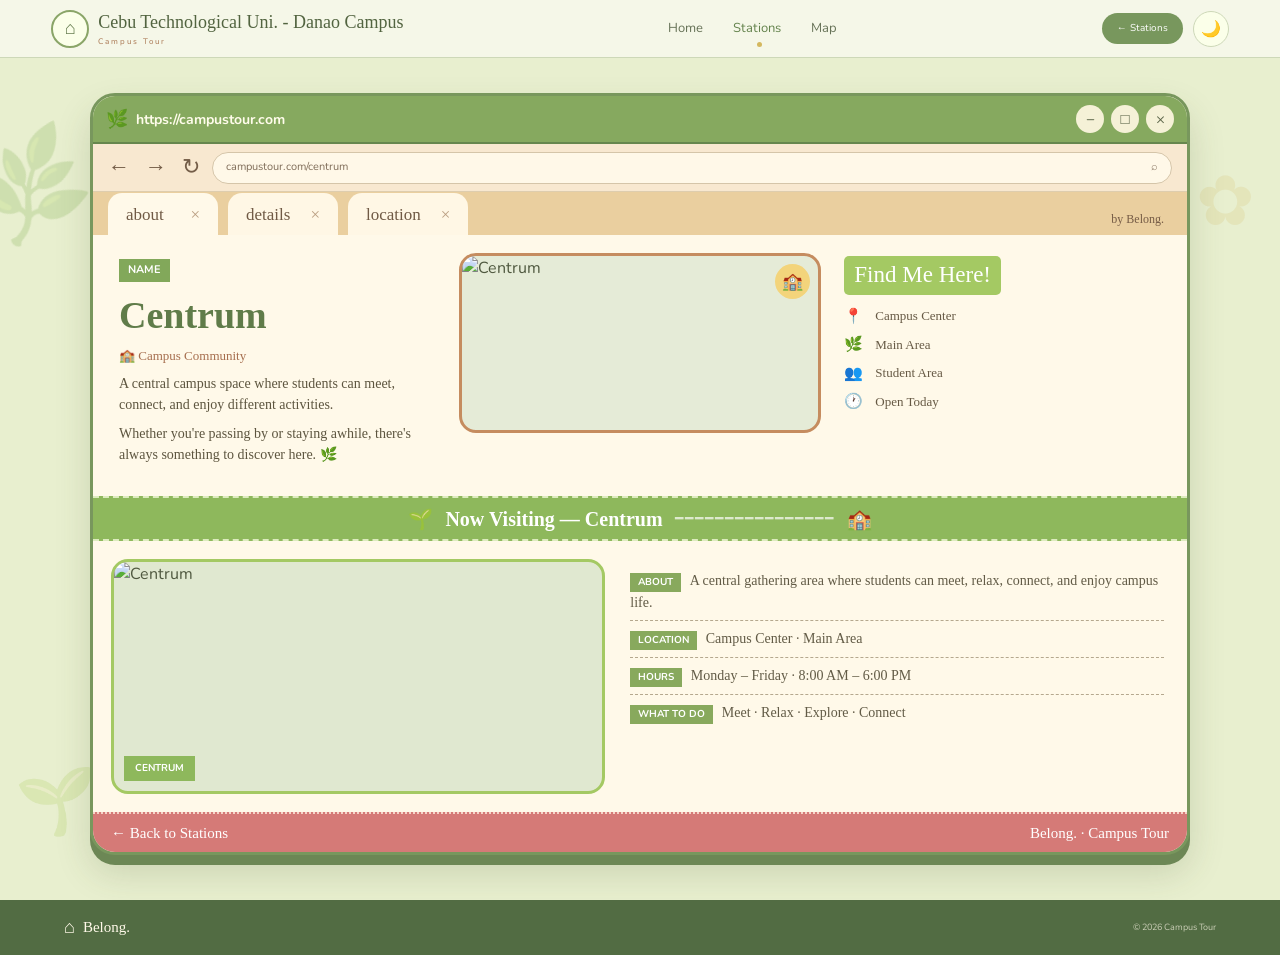
==== centrum.html @ 5ce09392 "Add files via upload" ====
<!DOCTYPE html>
<html lang="en">

<head>
<meta charset="UTF-8">
<meta name="viewport" content="width=device-width, initial-scale=1.0">

<title>Centrum | Campus Tour</title>

<link rel="stylesheet" href="station.css">

<link rel="preconnect" href="https://fonts.googleapis.com">
<link rel="preconnect" href="https://fonts.gstatic.com" crossorigin>

<link href="https://fonts.googleapis.com/css2?family=Nunito:wght@400;500;600;700&display=swap" rel="stylesheet">

</head>

<body>

<header>
<nav class="navbar">

<a href="index.html" class="logo">
<span class="logo-icon">⌂</span>
<div>
<h2>Cebu Technological Uni. - Danao Campus</h2>
<small>Campus Tour</small>
</div>
</a>

<div class="nav-links">
<a href="index.html">Home</a>
<a href="index.html#stations" class="active">Stations</a>
<a href="index.html#map">Map</a>
</div>

<div class="nav-right">
<a href="index.html#stations" class="back-button">← Stations</a>
<button id="darkModeBtn" class="dark-mode-btn">🌙</button>
</div>

</nav>
</header>

<div class="page-decor decor-one">🌿</div>
<div class="page-decor decor-two">✿</div>
<div class="page-decor decor-three">🌱</div>

<main class="browser-window">

<div class="browser-top">

<div class="browser-left">
<span class="browser-leaf">🌿</span>
<strong>https://campustour.com</strong>
</div>

<div class="browser-controls">
<button>−</button>
<button>□</button>
<button>×</button>
</div>

</div>

<div class="browser-navigation">

<div class="browser-arrows">
<span>←</span>
<span>→</span>
<span>↻</span>
</div>

<div class="address-bar">
<span>campustour.com/centrum</span>
<span>⌕</span>
</div>

</div>

<div class="browser-tabs">

<div class="tab active-tab">
about
<span>×</span>
</div>

<div class="tab">
details
<span>×</span>
</div>

<div class="tab">
location
<span>×</span>
</div>

<div class="browser-credit">by Belong.</div>

</div>

<section class="station-top">

<div class="station-intro">

<div class="intro-name">NAME</div>

<h1>Centrum</h1>

<p class="intro-small">🏫 Campus Community</p>

<p>
A central campus space where
students can meet, connect, and
enjoy different activities.
</p>

<p>
Whether you're passing by or
staying awhile, there's always
something to discover here. 🌿
</p>

</div>

<div class="station-main-image">

<img src="images/centrum.GIF" alt="Centrum">

<div class="image-sticker">🏫</div>

</div>

<div class="find-section">

<h2>Find Me Here!</h2>

<a href="#map">
<span>📍</span>
Campus Center
</a>

<a href="#map">
<span>🌿</span>
Main Area
</a>

<a href="#map">
<span>👥</span>
Student Area
</a>

<a href="#hours">
<span>🕐</span>
Open Today
</a>

</div>

</section>

<div class="visiting-bar">

<span>🌱</span>

<strong>Now Visiting — Centrum</strong>

<span class="visiting-line">━━━━━━━━━━━━━━━━</span>

<span>🏫</span>

</div>

<section class="station-details">

<div class="detail-image">

<img src="images/centrum.JPG" alt="Centrum">

<div class="image-label">CENTRUM</div>

</div>

<div class="detail-info">

<div class="detail-item">

<span class="detail-title">ABOUT</span>

<p>
A central gathering area where
students can meet, relax, connect,
and enjoy campus life.
</p>

</div>

<div class="detail-item">

<span class="detail-title">LOCATION</span>

<p>
Campus Center · Main Area
</p>

</div>

<div class="detail-item" id="hours">

<span class="detail-title">HOURS</span>

<p>
Monday – Friday · 8:00 AM – 6:00 PM
</p>

</div>

<div class="detail-item">

<span class="detail-title">WHAT TO DO</span>

<p>
Meet · Relax · Explore · Connect
</p>

</div>

</div>

</section>

<div class="browser-bottom">

<a href="index.html#stations">
← Back to Stations
</a>

<span>Belong. · Campus Tour</span>

</div>

</main>

<footer>

<div class="footer-logo">
<span>⌂</span>
<strong>Belong.</strong>
</div>

<p>© 2026 Campus Tour</p>

</footer>

<script src="script.js"></script>

</body>
</html>
---- station.css ----
* {
margin:0;
padding:0;
box-sizing:border-box;
}

html {
scroll-behavior:smooth;
}

body {
font-family:"Nunito",Arial,sans-serif;
background:#E8EFCF;
color:#4F583F;
line-height:1.5;
transition:.3s;
min-height:100vh;
}

a {
text-decoration:none;
color:inherit;
}

img {
width:100%;
display:block;
}

button {
font-family:inherit;
cursor:pointer;
}


/* HEADER */

header {
height:58px;
background:#F5F7E8;
border-bottom:1px solid #CDD8B8;
position:relative;
z-index:20;
}

.navbar {
width:92%;
max-width:1380px;
height:100%;
margin:auto;
display:flex;
align-items:center;
justify-content:space-between;
gap:20px;
}

.logo {
display:flex;
align-items:center;
gap:9px;
}

.logo-icon {
width:38px;
height:38px;
border:2px solid #8AA568;
border-radius:50%;
display:flex;
align-items:center;
justify-content:center;
font-size:18px;
color:#61794B;
background:#FBFFE9;
}

.logo h2 {
font-family:Georgia,serif;
font-size:18px;
font-weight:normal;
color:#526440;
}

.logo small {
display:block;
font-size:8px;
letter-spacing:2px;
color:#A87550;
}

.nav-links {
display:flex;
gap:30px;
}

.nav-links a {
font-size:13px;
color:#667257;
position:relative;
transition:.25s;
}

.nav-links a:hover,
.nav-links a.active {
color:#63824C;
}

.nav-links a.active:after {
content:"";
position:absolute;
width:5px;
height:5px;
background:#D4B85F;
border-radius:50%;
bottom:-9px;
left:50%;
}

.nav-right {
display:flex;
align-items:center;
gap:10px;
}

.back-button {
background:#78975D;
color:white;
padding:8px 15px;
border-radius:20px;
font-size:10px;
transition:.25s;
}

.back-button:hover {
background:#B47D57;
transform:translateY(-2px);
}

.dark-mode-btn {
width:36px;
height:36px;
border:1px solid #CDD8B8;
border-radius:50%;
background:#FBFFE9;
font-size:16px;
transition:.25s;
}

.dark-mode-btn:hover {
transform:scale(1.08);
}


/* PAGE DECOR */

.page-decor {
position:fixed;
font-size:90px;
opacity:.18;
z-index:-1;
pointer-events:none;
}

.decor-one {
left:-25px;
top:120px;
transform:rotate(-25deg);
}

.decor-two {
right:25px;
top:150px;
color:#D4B85F;
font-size:70px;
}

.decor-three {
left:15px;
bottom:50px;
font-size:65px;
}


/* BROWSER WINDOW */

.browser-window {
width:88%;
max-width:1100px;
margin:35px auto 45px;
background:#FFF9E9;
border:3px solid #78975D;
border-radius:25px;
overflow:hidden;
box-shadow:
0 10px 0 #6C8755,
0 18px 35px rgba(68,82,47,.18);
}


/* BROWSER TOP */

.browser-top {
height:48px;
background:#86A95F;
display:flex;
align-items:center;
justify-content:space-between;
padding:0 13px;
border-bottom:2px solid #66864D;
}

.browser-left {
display:flex;
align-items:center;
gap:8px;
color:#FFFCEB;
font-size:14px;
}

.browser-leaf {
font-size:18px;
}

.browser-controls {
display:flex;
gap:7px;
}

.browser-controls button {
width:28px;
height:28px;
border:none;
border-radius:50%;
background:#F5F1D7;
color:#596347;
font-size:15px;
}


/* BROWSER NAVIGATION */

.browser-navigation {
height:48px;
background:#F8E8D0;
display:flex;
align-items:center;
gap:12px;
padding:7px 15px;
border-bottom:1px solid #DECDAE;
}

.browser-arrows {
display:flex;
gap:15px;
font-size:22px;
color:#745D48;
}

.address-bar {
height:32px;
flex:1;
background:#FFF8E8;
border:1px solid #D5C5A9;
border-radius:18px;
display:flex;
align-items:center;
justify-content:space-between;
padding:0 13px;
font-size:11px;
color:#806E5A;
}


/* TABS */

.browser-tabs {
height:43px;
background:#EACF9F;
display:flex;
align-items:end;
padding:0 15px;
gap:10px;
position:relative;
}

.tab {
background:#FFF7E5;
border-radius:14px 14px 0 0;
padding:9px 18px 8px;
font-family:"Caveat",cursive;
font-size:17px;
color:#705A45;
display:flex;
gap:20px;
min-width:110px;
justify-content:space-between;
}

.tab span:last-child {
color:#B99D80;
}

.active-tab {
background:#FFF9E9;
}

.browser-credit {
margin-left:auto;
font-family:"Caveat",cursive;
font-size:12px;
color:#765C46;
padding:0 8px 7px;
}


/* TOP STATION */

.station-top {
display:grid;
grid-template-columns:1fr 1.1fr 1fr;
gap:18px;
padding:18px;
background:#FFF9E9;
}


/* INTRO */

.station-intro {
padding:5px 8px;
font-family:"Comic Sans MS",cursive;
font-size:14px;
color:#5D553F;
}

.intro-name {
display:inline-block;
background:#82A85A;
color:white;
font-family:"Nunito",sans-serif;
font-size:11px;
font-weight:bold;
padding:3px 9px;
margin-bottom:5px;
}

.station-intro h1 {
font-family:"Caveat",cursive;
font-size:38px;
font-weight:600;
color:#607C49;
margin-bottom:2px;
}

.intro-small {
font-family:"Comic Sans MS",cursive;
color:#A66E4E;
font-size:13px;
margin-bottom:8px;
}

.station-intro p {
margin-bottom:8px;
}


/* MAIN IMAGE */

.station-main-image {
height:180px;
border:3px solid #C58C5F;
border-radius:17px;
overflow:hidden;
position:relative;
background:#E5EBD7;
}

.station-main-image img {
height:100%;
object-fit:cover;
}

.image-sticker {
position:absolute;
right:8px;
top:8px;
width:35px;
height:35px;
border-radius:50%;
background:#F3D47B;
display:flex;
align-items:center;
justify-content:center;
font-size:17px;
}


/* FIND ME */

.find-section {
padding:3px 5px;
font-family:"Comic Sans MS",cursive;
}

.find-section h2 {
display:inline-block;
background:#A4C963;
color:white;
font-family:"Caveat",cursive;
font-size:23px;
font-weight:500;
padding:2px 10px;
border-radius:5px;
margin-bottom:7px;
}

.find-section a {
display:flex;
align-items:center;
gap:9px;
font-family:"Comic Sans MS",cursive;
font-size:13px;
padding:3px 0;
color:#665944;
transition:.2s;
}

.find-section a:hover {
color:#78975D;
transform:translateX(3px);
}

.find-section a span {
font-size:15px;
width:22px;
}


/* VISITING BAR */

.visiting-bar {
height:45px;
background:#8EB85C;
border-top:2px dashed #DDEBBE;
border-bottom:2px dashed #DDEBBE;
display:flex;
align-items:center;
justify-content:center;
gap:12px;
color:white;
font-family:"Caveat",cursive;
font-size:20px;
}

.visiting-line {
opacity:.7;
font-size:14px;
letter-spacing:2px;
}


/* DETAILS */

.station-details {
display:grid;
grid-template-columns:1fr 1.1fr;
gap:20px;
padding:18px;
background:#FFF9E9;
}

.detail-image {
height:235px;
border:3px solid #A4C963;
border-radius:17px;
overflow:hidden;
position:relative;
background:#E0E8D0;
}

.detail-image img {
height:100%;
object-fit:cover;
}

.image-label {
position:absolute;
left:10px;
bottom:10px;
background:#8EB85C;
color:white;
padding:5px 11px;
font-family:"Nunito",sans-serif;
font-size:10px;
font-weight:bold;
}


/* DETAIL TEXT */

.detail-info {
padding:4px 5px;
font-family:"Comic Sans MS",cursive;
font-size:14px;
color:#625B46;
}

.detail-item {
padding:7px 0;
border-bottom:1px dashed #B5A88E;
}

.detail-item:last-child {
border-bottom:none;
}

.detail-title {
display:inline-block;
background:#88A95D;
color:white;
font-family:"Nunito",sans-serif;
font-size:10px;
font-weight:bold;
padding:2px 8px;
margin-right:5px;
}

.detail-item p {
display:inline;
}


/* BOTTOM BAR */

.browser-bottom {
height:40px;
background:#D57A77;
border-top:2px dotted #F5D4C9;
display:flex;
align-items:center;
justify-content:space-between;
padding:0 18px;
color:white;
font-family:"Caveat",cursive;
font-size:15px;
}

.browser-bottom a:hover {
text-decoration:underline;
}


/* FOOTER */

footer {
height:55px;
padding:0 5%;
background:#526C43;
color:#FFF9E9;
display:flex;
align-items:center;
justify-content:space-between;
}

.footer-logo {
display:flex;
align-items:center;
gap:8px;
}

.footer-logo span {
font-size:18px;
}

.footer-logo strong {
font-family:Georgia,serif;
font-weight:normal;
font-size:15px;
}

footer p {
font-size:9px;
opacity:.7;
}


/* DARK MODE */

body.dark-mode {
background:#2B211C;
color:#F5E9D8;
}

body.dark-mode header {
background:#2B211C;
border-color:#4A382D;
}

body.dark-mode .logo-icon,
body.dark-mode .dark-mode-btn {
background:#3A2B23;
border-color:#60483A;
color:#E8B96A;
}

body.dark-mode .logo h2,
body.dark-mode .nav-links a {
color:#F0DFCA;
}

body.dark-mode .nav-links a:hover,
body.dark-mode .nav-links a.active {
color:#DDA65C;
}

body.dark-mode .nav-links a.active:after {
background:#DDA65C;
}

body.dark-mode .back-button {
background:#8C5A3C;
}

body.dark-mode .back-button:hover {
background:#B8754F;
}


/* DARK BROWSER */

body.dark-mode .browser-window {
background:#35271F;
border-color:#8C5A3C;
box-shadow:
0 10px 0 #5A3828,
0 18px 35px rgba(0,0,0,.35);
}

body.dark-mode .browser-top {
background:#68452F;
border-color:#4D3224;
}

body.dark-mode .browser-controls button {
background:#E5C88C;
color:#4A3022;
}

body.dark-mode .browser-navigation {
background:#4A3327;
border-color:#604334;
}

body.dark-mode .browser-arrows {
color:#E8D6C3;
}

body.dark-mode .address-bar {
background:#35271F;
border-color:#72513D;
color:#DCC6B2;
}

body.dark-mode .browser-tabs {
background:#704936;
}

body.dark-mode .tab {
background:#3B2B22;
color:#E8D6C3;
}

body.dark-mode .active-tab {
background:#35271F;
}

body.dark-mode .browser-credit {
color:#F0D4AE;
}


/* DARK CONTENT */

body.dark-mode .station-top,
body.dark-mode .station-details {
background:#35271F;
}

body.dark-mode .station-intro {
color:#D8C6B4;
}

body.dark-mode .station-intro h1 {
color:#E5B86C;
}

body.dark-mode .intro-small {
color:#D99A65;
}

body.dark-mode .station-main-image {
border-color:#9C6848;
}

body.dark-mode .find-section h2 {
background:#8FAE5C;
}

body.dark-mode .find-section a {
color:#D9C7B6;
}

body.dark-mode .find-section a:hover {
color:#E2B46B;
}

body.dark-mode .visiting-bar {
background:#7C914B;
border-color:#B9C984;
}

body.dark-mode .detail-image {
border-color:#8FAE5C;
}

body.dark-mode .detail-info {
color:#D9C7B6;
}

body.dark-mode .detail-item {
border-color:#665043;
}

body.dark-mode .detail-title {
background:#7E9B51;
}

body.dark-mode .browser-bottom {
background:#824B45;
border-color:#C08B79;
}

body.dark-mode footer {
background:#211814;
color:#F5E9D8;
}


/* TABLET */

@media(max-width:850px) {

.station-top {
grid-template-columns:1fr 1fr;
}

.station-intro {
grid-column:1;
}

.station-main-image {
grid-column:2;
}

.find-section {
grid-column:1/-1;
display:grid;
grid-template-columns:repeat(4,1fr);
gap:5px;
}

.find-section h2 {
grid-column:1/-1;
width:max-content;
}

}


/* MOBILE */

@media(max-width:600px) {

header {
height:auto;
padding:10px 0;
}

.navbar {
flex-wrap:wrap;
}

.nav-links {
order:3;
width:100%;
justify-content:center;
gap:18px;
}

.nav-links a {
font-size:10px;
}

.back-button {
font-size:9px;
padding:7px 11px;
}

.browser-window {
width:94%;
margin:20px auto 35px;
border-radius:18px;
box-shadow:
0 7px 0 #6C8755,
0 12px 25px rgba(68,82,47,.18);
}

.browser-top {
height:40px;
}

.browser-left strong {
font-size:10px;
}

.browser-controls button {
width:23px;
height:23px;
font-size:12px;
}

.browser-navigation {
height:42px;
padding:6px 9px;
}

.browser-arrows {
font-size:17px;
gap:9px;
}

.address-bar {
font-size:9px;
height:28px;
}

.browser-tabs {
height:38px;
gap:5px;
padding:0 8px;
}

.tab {
font-size:14px;
min-width:70px;
padding:7px 9px 6px;
gap:8px;
}

.browser-credit {
font-size:9px;
}

.station-top {
grid-template-columns:1fr;
padding:12px;
gap:12px;
}

.station-intro {
grid-column:auto;
font-size:13px;
}

.station-intro h1 {
font-size:34px;
}

.intro-small {
font-size:12px;
}

.station-main-image {
grid-column:auto;
height:210px;
}

.find-section {
grid-column:auto;
display:block;
}

.find-section h2 {
font-size:21px;
}

.find-section a {
font-size:12px;
}

.visiting-bar {
height:40px;
font-size:16px;
gap:7px;
}

.visiting-line {
display:none;
}

.station-details {
grid-template-columns:1fr;
padding:12px;
gap:14px;
}

.detail-image {
height:210px;
}

.detail-info {
font-size:13px;
}

.browser-bottom {
height:38px;
font-size:13px;
padding:0 12px;
}

footer {
height:auto;
padding:15px 5%;
}

}


/* SMALL MOBILE */

@media(max-width:420px) {

.logo h2 {
font-size:15px;
}

.logo small {
font-size:7px;
}

.nav-links {
justify-content:flex-start;
overflow-x:auto;
}

.dark-mode-btn {
width:33px;
height:33px;
}

.browser-window {
width:95%;
}

.browser-left strong {
display:none;
}

.station-main-image {
height:180px;
}

.detail-image {
height:180px;
}

.find-section a {
font-size:11px;
}

.detail-info {
font-size:12px;
}

}
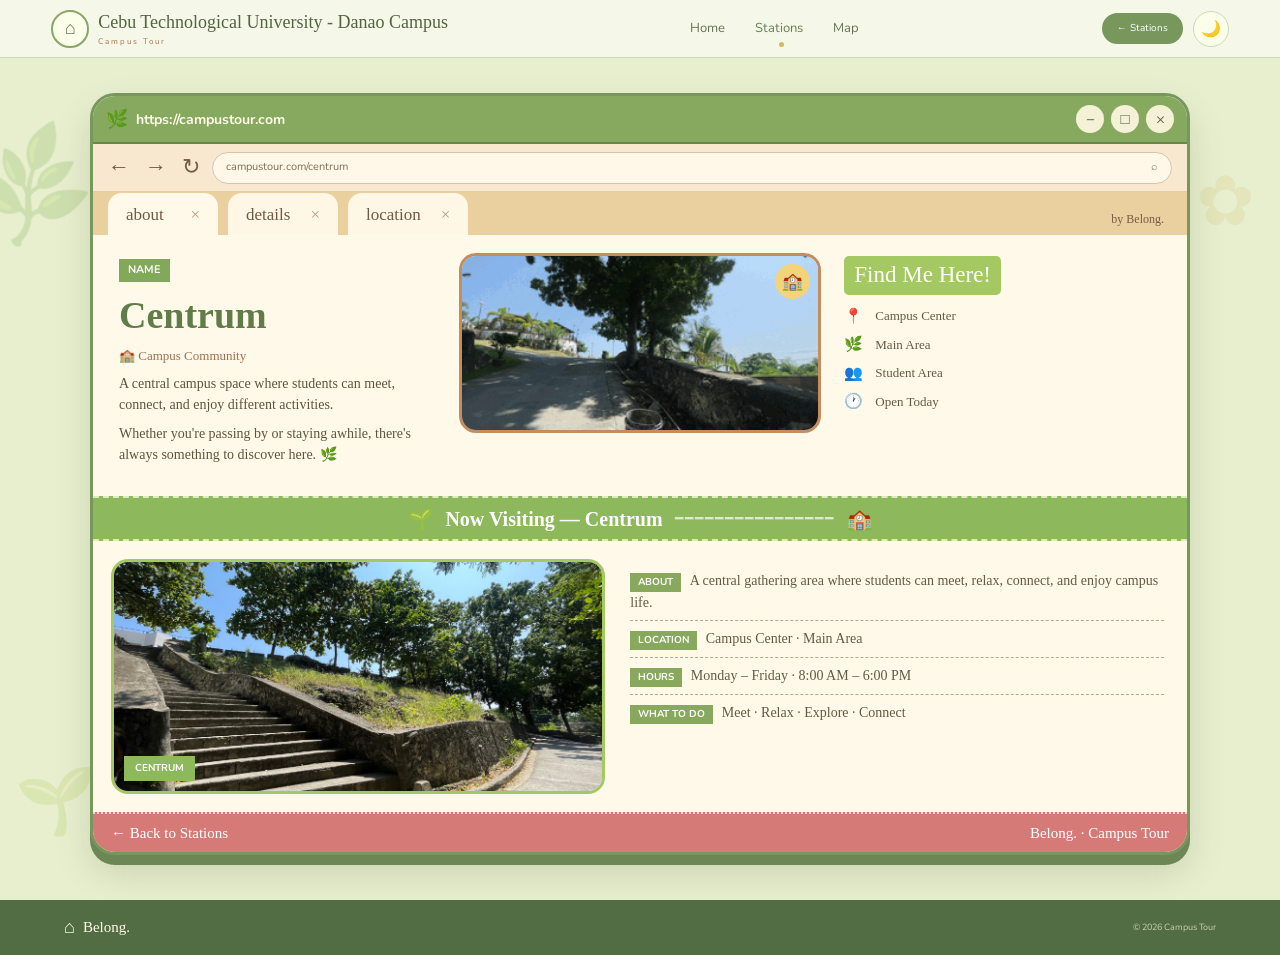
==== commit 60482cc2: "Update centrum.html" ====
--- a/centrum.html
+++ b/centrum.html
@@ -24,7 +24,7 @@
 <a href="index.html" class="logo">
 <span class="logo-icon">⌂</span>
 <div>
-<h2>Cebu Technological Uni. - Danao Campus</h2>
+<h2>Cebu Technological University - Danao Campus</h2>
 <small>Campus Tour</small>
 </div>
 </a>
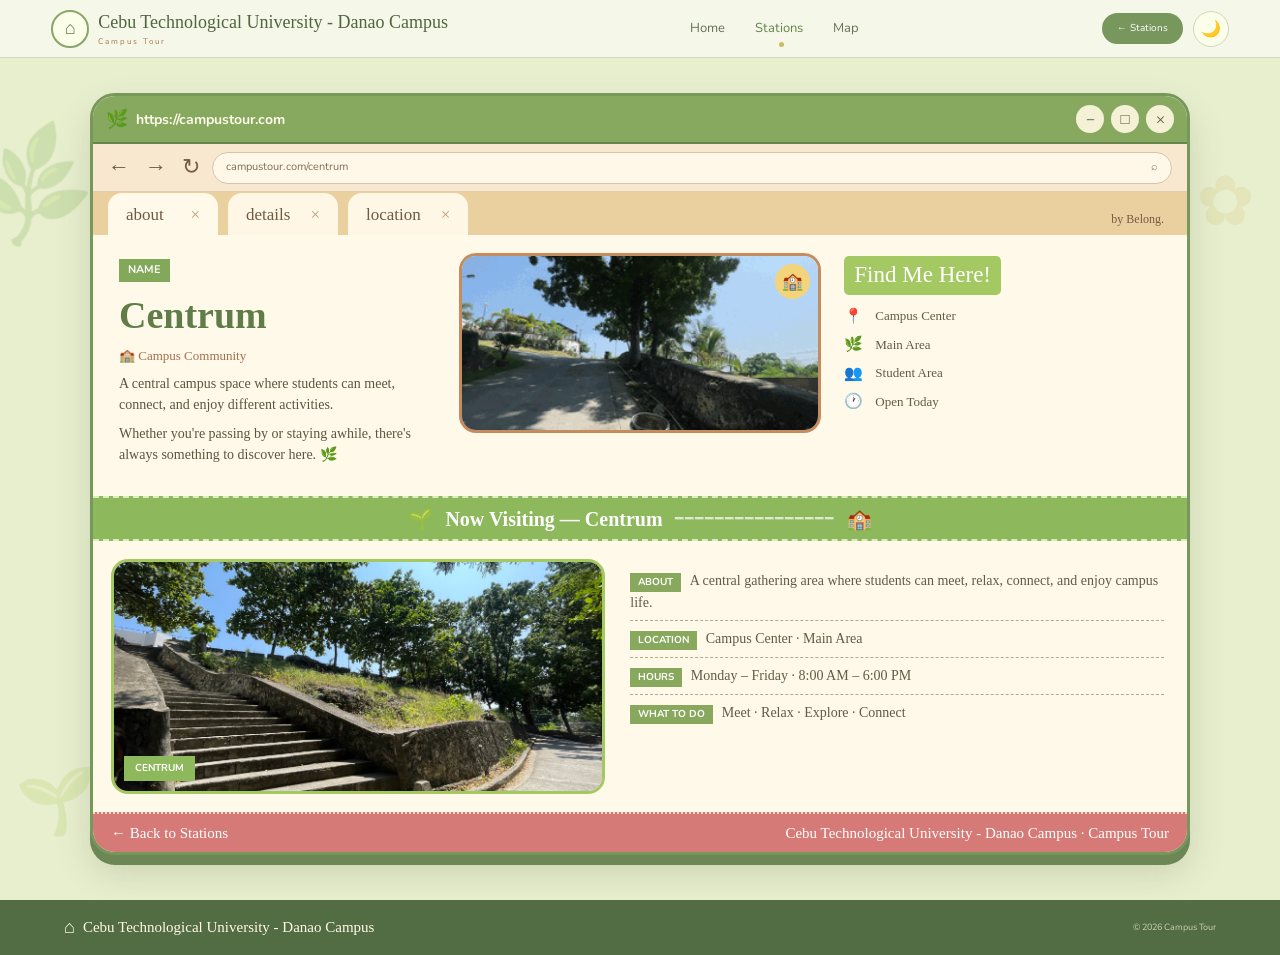
==== commit 58f80373: "Update centrum.html" ====
--- a/centrum.html
+++ b/centrum.html
@@ -236,7 +236,7 @@
 ← Back to Stations
 </a>
 
-<span>Belong. · Campus Tour</span>
+<span>Cebu Technological University - Danao Campus · Campus Tour</span>
 
 </div>
 
@@ -246,7 +246,7 @@
 
 <div class="footer-logo">
 <span>⌂</span>
-<strong>Belong.</strong>
+<strong>Cebu Technological University - Danao Campus</strong>
 </div>
 
 <p>© 2026 Campus Tour</p>
